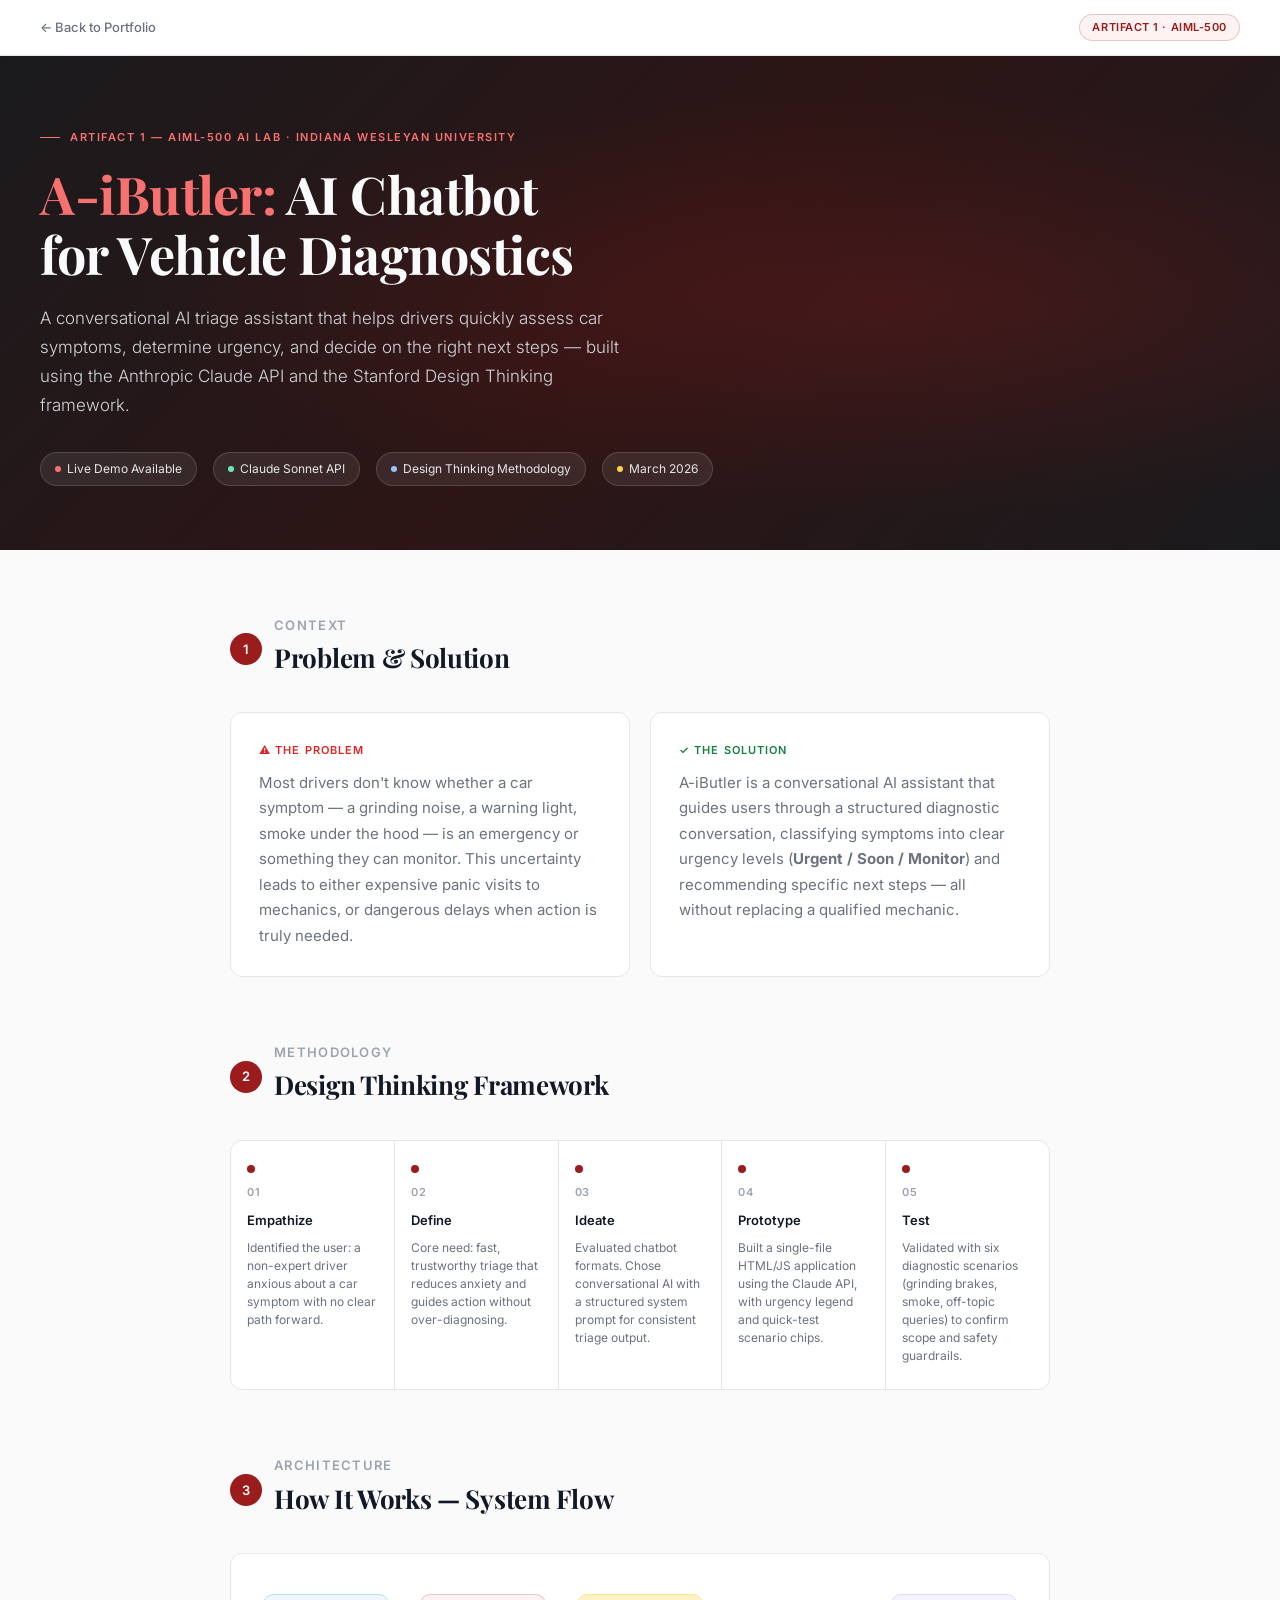
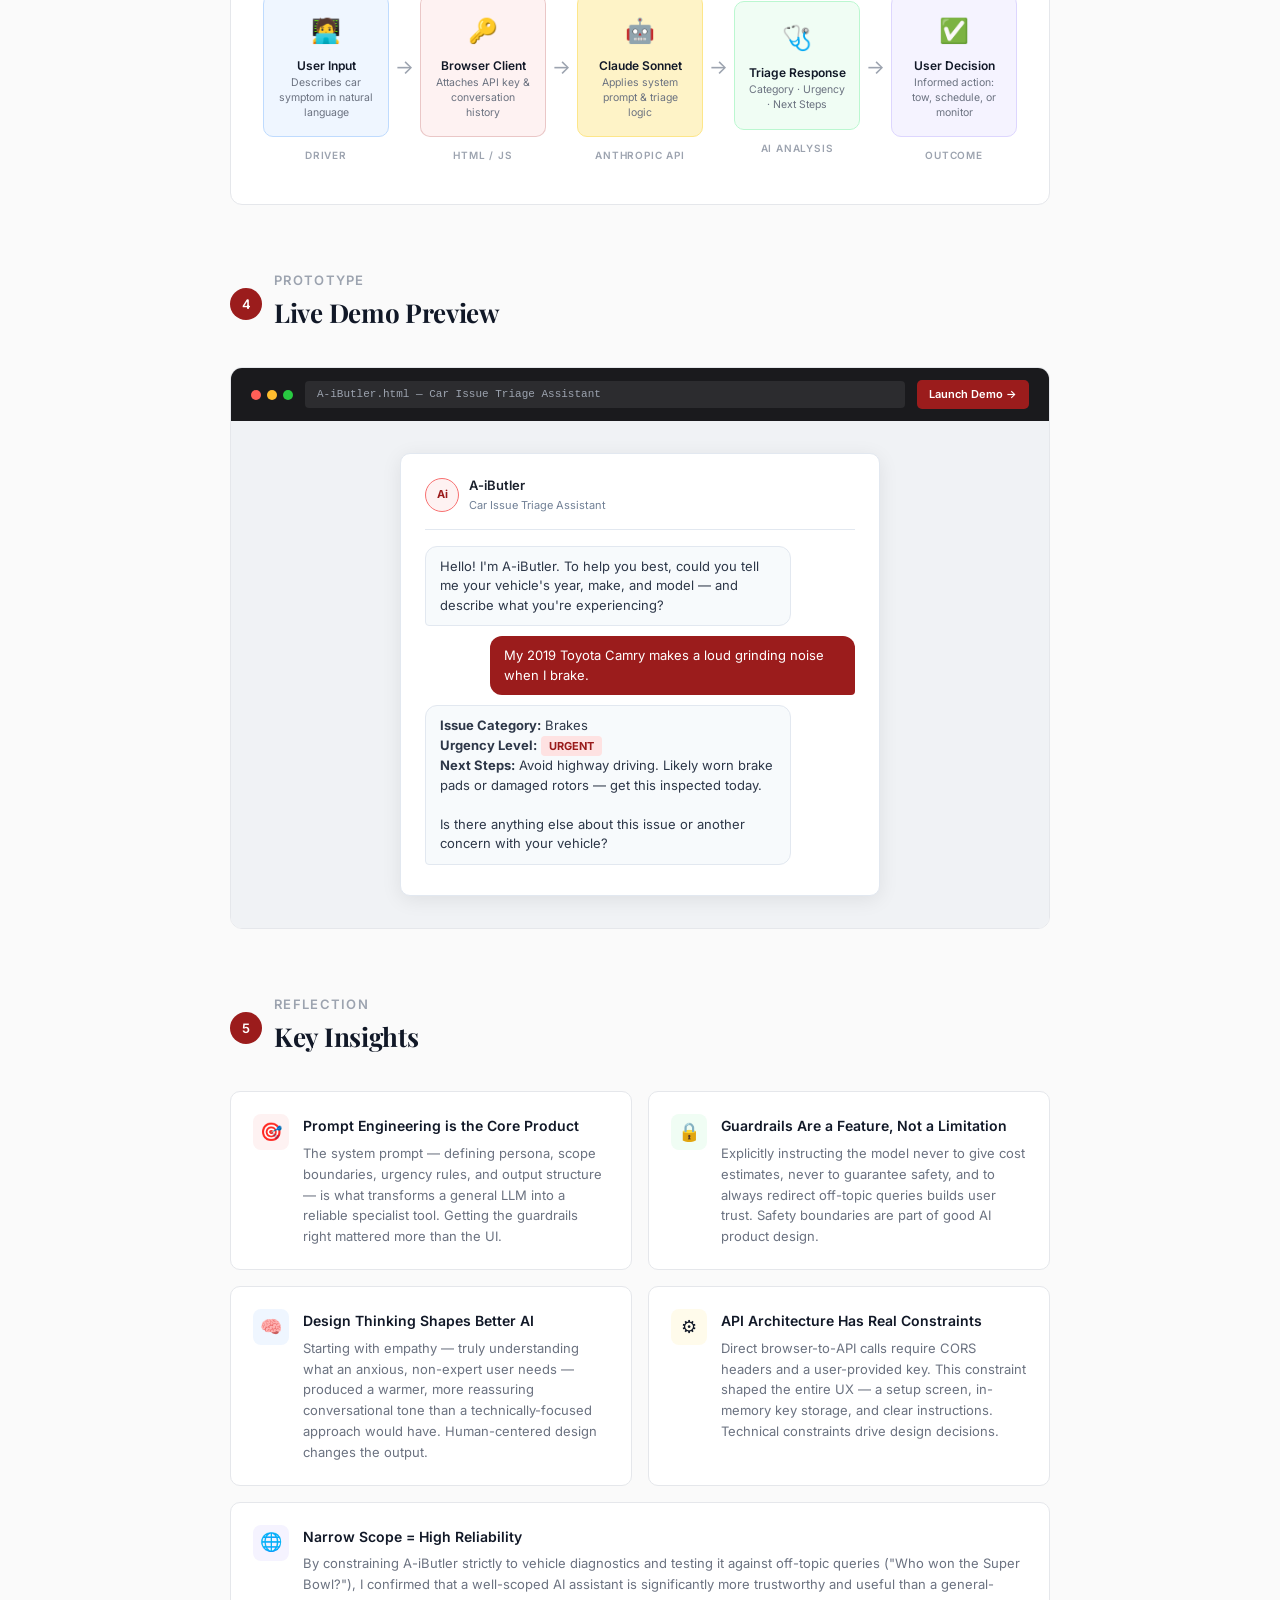
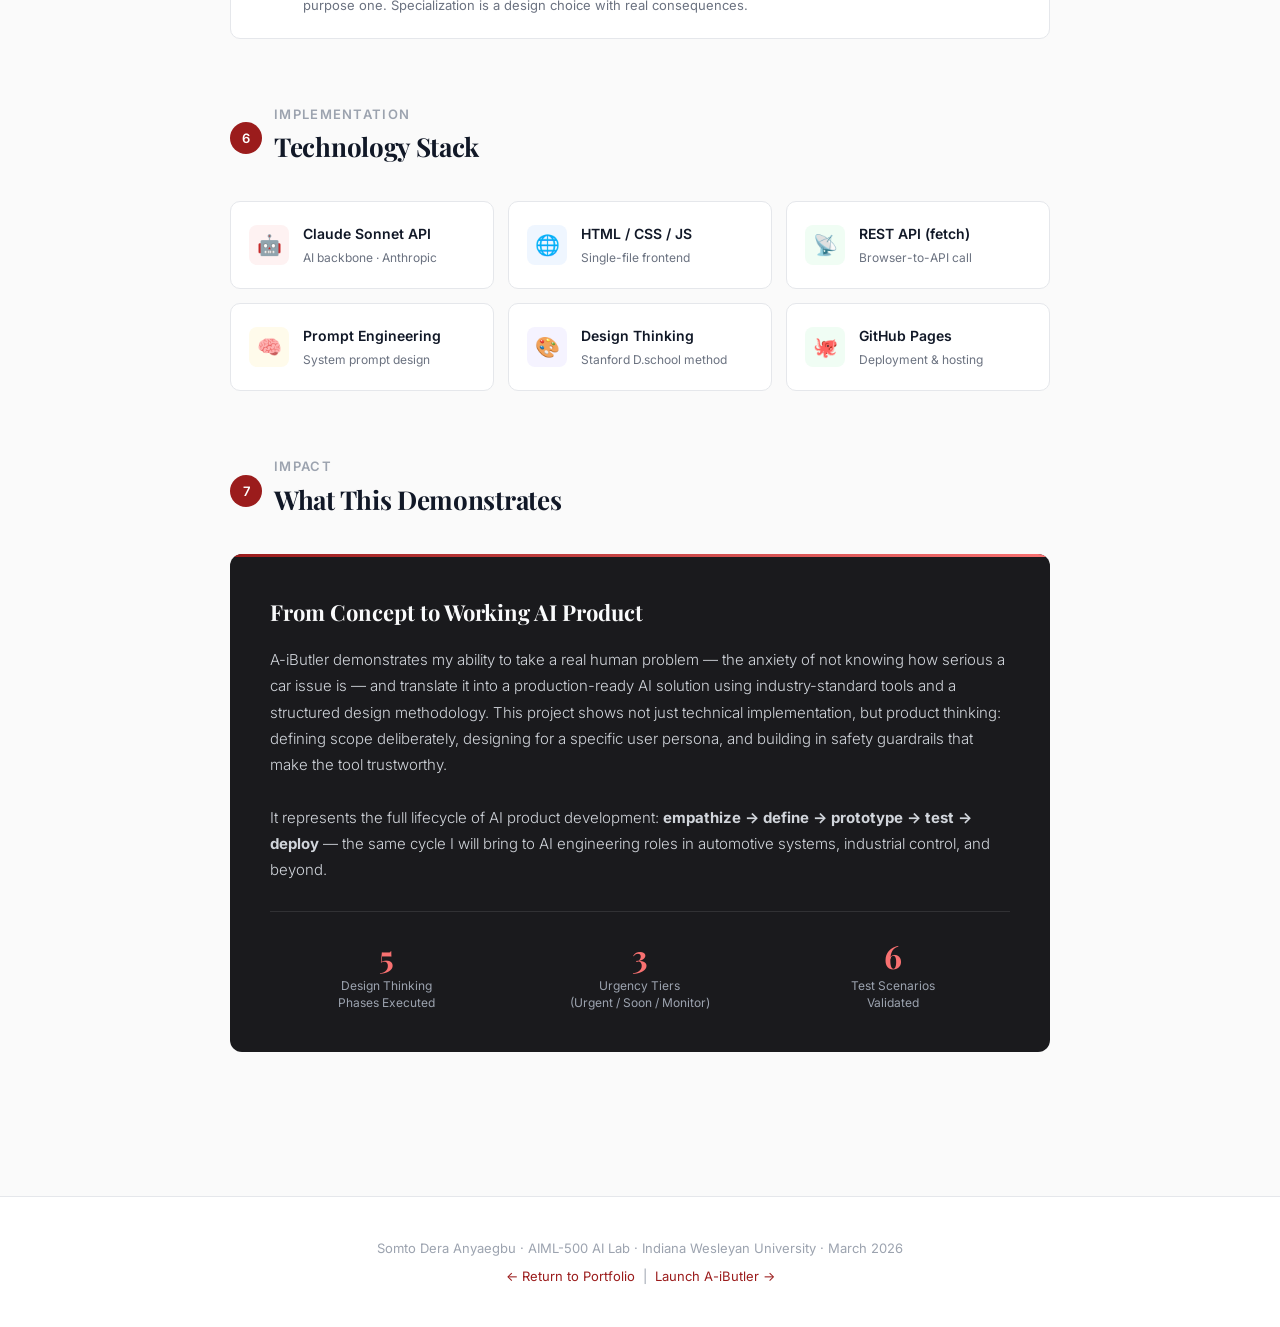
==== artifact1.html @ 83e9a29d "Add files via upload" ====
<!DOCTYPE html>
<html lang="en">
<head>
  <meta charset="UTF-8"/>
  <meta name="viewport" content="width=device-width, initial-scale=1.0"/>
  <title>Artifact 1: A-iButler — AI Chatbot for Vehicle Diagnostics | Somto Dera Anyaegbu</title>
  <link rel="preconnect" href="https://fonts.googleapis.com"/>
  <link rel="preconnect" href="https://fonts.gstatic.com" crossorigin/>
  <link href="https://fonts.googleapis.com/css2?family=Inter:wght@300;400;500;600&family=Playfair+Display:wght@700&display=swap" rel="stylesheet"/>
  <style>
    *, *::before, *::after { box-sizing: border-box; margin: 0; padding: 0; }

    :root {
      --crimson: #9B1C1C;
      --crimson-mid: #B91C1C;
      --crimson-light: #DC2626;
      --crimson-pale: #FEF2F2;
      --crimson-border: rgba(155, 28, 28, 0.2);
      --bg: #FAFAFA;
      --surface: #FFFFFF;
      --border: #E5E7EB;
      --text-primary: #111827;
      --text-secondary: #6B7280;
      --text-muted: #9CA3AF;
      --accent-blue: #1D4ED8;
      --accent-green: #15803D;
      --accent-amber: #B45309;
      --font: 'Inter', system-ui, sans-serif;
      --font-display: 'Playfair Display', Georgia, serif;
    }

    body {
      font-family: var(--font);
      background: var(--bg);
      color: var(--text-primary);
      line-height: 1.7;
      font-size: 16px;
    }

    /* ── Top bar ── */
    .topbar {
      background: var(--surface);
      border-bottom: 1px solid var(--border);
      padding: 14px 40px;
      display: flex;
      align-items: center;
      justify-content: space-between;
      position: sticky;
      top: 0;
      z-index: 50;
    }
    .back-link {
      display: inline-flex;
      align-items: center;
      gap: 8px;
      text-decoration: none;
      color: var(--text-secondary);
      font-size: 13px;
      font-weight: 500;
      transition: color 0.2s;
    }
    .back-link:hover { color: var(--crimson); }
    .topbar-badge {
      font-size: 11px;
      font-weight: 600;
      color: var(--crimson);
      background: var(--crimson-pale);
      border: 1px solid var(--crimson-border);
      border-radius: 20px;
      padding: 3px 12px;
      letter-spacing: 0.05em;
      text-transform: uppercase;
    }

    /* ── Hero ── */
    .hero {
      background: linear-gradient(135deg, #1A1A1D 0%, #2D1515 50%, #1A1A1D 100%);
      padding: 72px 40px 64px;
      color: white;
      position: relative;
      overflow: hidden;
    }
    .hero::before {
      content: '';
      position: absolute;
      inset: 0;
      background: radial-gradient(ellipse at 70% 50%, rgba(155,28,28,0.25) 0%, transparent 60%);
    }
    .hero-content { position: relative; max-width: 800px; }
    .hero-eyebrow {
      font-size: 11px;
      font-weight: 600;
      color: #F87171;
      letter-spacing: 0.14em;
      text-transform: uppercase;
      margin-bottom: 18px;
      display: flex;
      align-items: center;
      gap: 10px;
    }
    .hero-eyebrow::before {
      content: '';
      display: block;
      width: 20px;
      height: 1px;
      background: #F87171;
    }
    .hero h1 {
      font-family: var(--font-display);
      font-size: clamp(32px, 5vw, 52px);
      font-weight: 700;
      line-height: 1.15;
      color: #F9FAFB;
      margin-bottom: 20px;
      letter-spacing: -0.5px;
    }
    .hero h1 span { color: #F87171; }
    .hero-desc {
      font-size: 17px;
      color: #D1D5DB;
      max-width: 600px;
      line-height: 1.7;
      font-weight: 300;
      margin-bottom: 32px;
    }
    .hero-meta {
      display: flex;
      flex-wrap: wrap;
      gap: 16px;
    }
    .meta-pill {
      display: inline-flex;
      align-items: center;
      gap: 6px;
      padding: 6px 14px;
      background: rgba(255,255,255,0.08);
      border: 1px solid rgba(255,255,255,0.15);
      border-radius: 20px;
      font-size: 12px;
      color: #E5E7EB;
      font-weight: 400;
    }
    .meta-dot { width: 6px; height: 6px; border-radius: 50%; }

    /* ── Main layout ── */
    main {
      max-width: 900px;
      margin: 0 auto;
      padding: 64px 40px 80px;
    }

    /* ── Section titles ── */
    .section {
      margin-bottom: 64px;
    }
    .section-header {
      display: flex;
      align-items: center;
      gap: 12px;
      margin-bottom: 28px;
    }
    .section-num {
      width: 32px;
      height: 32px;
      border-radius: 50%;
      background: var(--crimson);
      color: white;
      font-size: 13px;
      font-weight: 600;
      display: flex;
      align-items: center;
      justify-content: center;
      flex-shrink: 0;
    }
    .section-title {
      font-size: 13px;
      font-weight: 600;
      color: var(--text-muted);
      letter-spacing: 0.1em;
      text-transform: uppercase;
    }
    .section-heading {
      font-family: var(--font-display);
      font-size: 26px;
      font-weight: 700;
      color: var(--text-primary);
      margin-bottom: 4px;
      letter-spacing: -0.3px;
    }

    /* ── Problem & Solution ── */
    .two-col {
      display: grid;
      grid-template-columns: 1fr 1fr;
      gap: 20px;
    }
    .card {
      background: var(--surface);
      border: 1px solid var(--border);
      border-radius: 12px;
      padding: 28px;
    }
    .card-label {
      font-size: 11px;
      font-weight: 600;
      letter-spacing: 0.1em;
      text-transform: uppercase;
      margin-bottom: 10px;
    }
    .card-label.problem { color: #DC2626; }
    .card-label.solution { color: #15803D; }
    .card-text {
      font-size: 15px;
      color: var(--text-secondary);
      line-height: 1.7;
    }

    /* ── Flow diagram ── */
    .flow-container {
      background: var(--surface);
      border: 1px solid var(--border);
      border-radius: 12px;
      padding: 40px 32px;
      overflow-x: auto;
    }
    .flow {
      display: flex;
      align-items: center;
      justify-content: center;
      gap: 0;
      flex-wrap: nowrap;
      min-width: 600px;
    }
    .flow-step {
      display: flex;
      flex-direction: column;
      align-items: center;
      gap: 10px;
      flex: 1;
    }
    .flow-box {
      width: 100%;
      max-width: 130px;
      padding: 16px 12px;
      border-radius: 10px;
      text-align: center;
    }
    .flow-box.user-box {
      background: #EFF6FF;
      border: 1.5px solid #BFDBFE;
    }
    .flow-box.api-box {
      background: var(--crimson-pale);
      border: 1.5px solid var(--crimson-border);
    }
    .flow-box.claude-box {
      background: #FEF3C7;
      border: 1.5px solid #FDE68A;
    }
    .flow-box.triage-box {
      background: #F0FDF4;
      border: 1.5px solid #BBF7D0;
    }
    .flow-box.output-box {
      background: #F5F3FF;
      border: 1.5px solid #DDD6FE;
    }
    .flow-icon {
      font-size: 24px;
      margin-bottom: 6px;
      display: block;
    }
    .flow-label {
      font-size: 12px;
      font-weight: 600;
      color: var(--text-primary);
      line-height: 1.3;
    }
    .flow-sub {
      font-size: 10.5px;
      color: var(--text-secondary);
      margin-top: 3px;
      line-height: 1.4;
    }
    .flow-arrow {
      display: flex;
      align-items: center;
      padding: 0 6px;
      color: var(--text-muted);
      font-size: 20px;
      flex-shrink: 0;
      margin-top: -24px;
    }
    .flow-step-label {
      font-size: 10px;
      font-weight: 600;
      color: var(--text-muted);
      letter-spacing: 0.08em;
      text-transform: uppercase;
    }

    /* ── Demo preview ── */
    .demo-frame {
      background: var(--surface);
      border: 1px solid var(--border);
      border-radius: 12px;
      overflow: hidden;
    }
    .demo-topbar {
      background: #1A1A1D;
      padding: 12px 20px;
      display: flex;
      align-items: center;
      gap: 12px;
    }
    .demo-dots { display: flex; gap: 6px; }
    .demo-dot { width: 10px; height: 10px; border-radius: 50%; }
    .demo-url {
      flex: 1;
      background: rgba(255,255,255,0.08);
      border-radius: 4px;
      padding: 4px 12px;
      font-size: 11px;
      color: #9CA3AF;
      font-family: monospace;
    }
    .demo-launch-btn {
      padding: 5px 12px;
      background: var(--crimson);
      color: white;
      border: none;
      border-radius: 5px;
      font-size: 11px;
      font-weight: 600;
      cursor: pointer;
      text-decoration: none;
      display: inline-block;
    }
    .demo-launch-btn:hover { background: var(--crimson-light); }
    .demo-body {
      padding: 32px;
      background: #F0F2F5;
      display: flex;
      align-items: center;
      justify-content: center;
      min-height: 220px;
    }
    .demo-mockup {
      background: white;
      border: 1px solid #E2E8F0;
      border-radius: 10px;
      padding: 20px 24px;
      width: 100%;
      max-width: 480px;
      box-shadow: 0 4px 20px rgba(0,0,0,0.08);
    }
    .chat-header {
      display: flex;
      align-items: center;
      gap: 10px;
      padding-bottom: 14px;
      border-bottom: 1px solid #E2E8F0;
      margin-bottom: 16px;
    }
    .chat-avatar {
      width: 34px;
      height: 34px;
      border-radius: 50%;
      background: #FEF2F2;
      border: 1.5px solid #F87171;
      display: flex;
      align-items: center;
      justify-content: center;
      font-size: 11px;
      font-weight: 700;
      color: #9B1C1C;
    }
    .chat-title { font-size: 13px; font-weight: 600; color: #1A202C; }
    .chat-sub { font-size: 11px; color: #718096; }
    .chat-msg {
      padding: 10px 14px;
      border-radius: 12px;
      font-size: 13px;
      line-height: 1.5;
      margin-bottom: 10px;
      max-width: 85%;
    }
    .chat-msg.bot {
      background: #F7FAFC;
      color: #2D3748;
      border: 1px solid #E2E8F0;
      border-bottom-left-radius: 4px;
    }
    .chat-msg.user {
      background: #9B1C1C;
      color: white;
      border-bottom-right-radius: 4px;
      margin-left: auto;
    }
    .urgency-badge {
      display: inline-block;
      padding: 2px 8px;
      border-radius: 4px;
      font-size: 11px;
      font-weight: 700;
    }
    .urgency-urgent { background: #FEE2E2; color: #991B1B; }

    /* ── Insights ── */
    .insights-grid {
      display: grid;
      grid-template-columns: 1fr 1fr;
      gap: 16px;
    }
    .insight-card {
      background: var(--surface);
      border: 1px solid var(--border);
      border-radius: 10px;
      padding: 22px;
      display: flex;
      gap: 14px;
      align-items: flex-start;
    }
    .insight-icon {
      width: 36px;
      height: 36px;
      border-radius: 8px;
      display: flex;
      align-items: center;
      justify-content: center;
      font-size: 18px;
      flex-shrink: 0;
    }
    .insight-icon.red { background: var(--crimson-pale); }
    .insight-icon.green { background: #F0FDF4; }
    .insight-icon.blue { background: #EFF6FF; }
    .insight-icon.amber { background: #FFFBEB; }
    .insight-icon.purple { background: #F5F3FF; }
    .insight-title {
      font-size: 14px;
      font-weight: 600;
      color: var(--text-primary);
      margin-bottom: 5px;
    }
    .insight-text {
      font-size: 13px;
      color: var(--text-secondary);
      line-height: 1.6;
    }

    /* ── Tech stack ── */
    .stack-grid {
      display: grid;
      grid-template-columns: repeat(3, 1fr);
      gap: 14px;
    }
    .stack-card {
      background: var(--surface);
      border: 1px solid var(--border);
      border-radius: 10px;
      padding: 20px 18px;
      display: flex;
      align-items: center;
      gap: 14px;
    }
    .stack-icon {
      width: 40px;
      height: 40px;
      border-radius: 8px;
      display: flex;
      align-items: center;
      justify-content: center;
      font-size: 20px;
      flex-shrink: 0;
    }
    .stack-name { font-size: 14px; font-weight: 600; color: var(--text-primary); }
    .stack-role { font-size: 12px; color: var(--text-secondary); margin-top: 2px; }

    /* ── Outcome ── */
    .outcome-box {
      background: #1A1A1D;
      border-radius: 12px;
      padding: 40px;
      color: white;
      position: relative;
      overflow: hidden;
    }
    .outcome-box::before {
      content: '';
      position: absolute;
      top: 0; left: 0; right: 0;
      height: 3px;
      background: linear-gradient(90deg, var(--crimson) 0%, #F87171 100%);
    }
    .outcome-heading {
      font-family: var(--font-display);
      font-size: 22px;
      font-weight: 700;
      color: #F9FAFB;
      margin-bottom: 16px;
    }
    .outcome-text {
      font-size: 15px;
      color: #D1D5DB;
      line-height: 1.75;
      font-weight: 300;
      margin-bottom: 28px;
    }
    .outcome-metrics {
      display: grid;
      grid-template-columns: repeat(3, 1fr);
      gap: 20px;
      border-top: 1px solid rgba(255,255,255,0.1);
      padding-top: 28px;
    }
    .metric {
      text-align: center;
    }
    .metric-val {
      font-family: var(--font-display);
      font-size: 32px;
      font-weight: 700;
      color: #F87171;
      line-height: 1;
      margin-bottom: 6px;
    }
    .metric-label {
      font-size: 12px;
      color: #9CA3AF;
      line-height: 1.4;
    }

    /* ── Design thinking timeline ── */
    .dt-timeline {
      display: flex;
      gap: 0;
      background: var(--surface);
      border: 1px solid var(--border);
      border-radius: 12px;
      overflow: hidden;
    }
    .dt-phase {
      flex: 1;
      padding: 24px 16px;
      border-right: 1px solid var(--border);
      position: relative;
    }
    .dt-phase:last-child { border-right: none; }
    .dt-phase-num {
      font-size: 11px;
      font-weight: 600;
      color: var(--text-muted);
      margin-bottom: 8px;
      letter-spacing: 0.08em;
    }
    .dt-phase-name {
      font-size: 13px;
      font-weight: 600;
      color: var(--text-primary);
      margin-bottom: 8px;
    }
    .dt-phase-desc {
      font-size: 12px;
      color: var(--text-secondary);
      line-height: 1.5;
    }
    .dt-phase-dot {
      width: 8px;
      height: 8px;
      border-radius: 50%;
      background: var(--crimson);
      margin-bottom: 10px;
    }

    /* ── Footer ── */
    .page-footer {
      text-align: center;
      padding: 40px;
      border-top: 1px solid var(--border);
      background: var(--surface);
    }
    .page-footer p {
      font-size: 13px;
      color: var(--text-muted);
    }
    .page-footer a {
      color: var(--crimson);
      text-decoration: none;
    }
    .page-footer a:hover { text-decoration: underline; }

    /* ── Responsive ── */
    @media (max-width: 700px) {
      .topbar, main { padding-left: 20px; padding-right: 20px; }
      .hero { padding: 48px 20px 48px; }
      .two-col, .insights-grid, .stack-grid { grid-template-columns: 1fr; }
      .outcome-metrics { grid-template-columns: 1fr; gap: 16px; }
      .dt-timeline { flex-direction: column; }
      .dt-phase { border-right: none; border-bottom: 1px solid var(--border); }
      .flow { min-width: 500px; }
    }
  </style>
</head>
<body>

<!-- Top bar -->
<div class="topbar">
  <a href="index.html" class="back-link">
    ← Back to Portfolio
  </a>
  <span class="topbar-badge">Artifact 1 · AIML-500</span>
</div>

<!-- Hero -->
<div class="hero">
  <div class="hero-content">
    <div class="hero-eyebrow">Artifact 1 — AIML-500 AI Lab · Indiana Wesleyan University</div>
    <h1><span>A-iButler:</span> AI Chatbot<br/>for Vehicle Diagnostics</h1>
    <p class="hero-desc">
      A conversational AI triage assistant that helps drivers quickly assess car symptoms, determine urgency, and decide on the right next steps — built using the Anthropic Claude API and the Stanford Design Thinking framework.
    </p>
    <div class="hero-meta">
      <div class="meta-pill"><div class="meta-dot" style="background:#F87171"></div>Live Demo Available</div>
      <div class="meta-pill"><div class="meta-dot" style="background:#6EE7B7"></div>Claude Sonnet API</div>
      <div class="meta-pill"><div class="meta-dot" style="background:#93C5FD"></div>Design Thinking Methodology</div>
      <div class="meta-pill"><div class="meta-dot" style="background:#FCD34D"></div>March 2026</div>
    </div>
  </div>
</div>

<main>

  <!-- 1. Problem & Solution -->
  <div class="section">
    <div class="section-header">
      <div class="section-num">1</div>
      <div>
        <div class="section-title">Context</div>
        <div class="section-heading">Problem &amp; Solution</div>
      </div>
    </div>
    <div class="two-col">
      <div class="card">
        <div class="card-label problem">⚠ The Problem</div>
        <p class="card-text">
          Most drivers don't know whether a car symptom — a grinding noise, a warning light, smoke under the hood — is an emergency or something they can monitor. This uncertainty leads to either expensive panic visits to mechanics, or dangerous delays when action is truly needed.
        </p>
      </div>
      <div class="card">
        <div class="card-label solution">✓ The Solution</div>
        <p class="card-text">
          A-iButler is a conversational AI assistant that guides users through a structured diagnostic conversation, classifying symptoms into clear urgency levels (<strong>Urgent / Soon / Monitor</strong>) and recommending specific next steps — all without replacing a qualified mechanic.
        </p>
      </div>
    </div>
  </div>

  <!-- 2. Design Thinking Framework -->
  <div class="section">
    <div class="section-header">
      <div class="section-num">2</div>
      <div>
        <div class="section-title">Methodology</div>
        <div class="section-heading">Design Thinking Framework</div>
      </div>
    </div>
    <div class="dt-timeline">
      <div class="dt-phase">
        <div class="dt-phase-dot"></div>
        <div class="dt-phase-num">01</div>
        <div class="dt-phase-name">Empathize</div>
        <div class="dt-phase-desc">Identified the user: a non-expert driver anxious about a car symptom with no clear path forward.</div>
      </div>
      <div class="dt-phase">
        <div class="dt-phase-dot"></div>
        <div class="dt-phase-num">02</div>
        <div class="dt-phase-name">Define</div>
        <div class="dt-phase-desc">Core need: fast, trustworthy triage that reduces anxiety and guides action without over-diagnosing.</div>
      </div>
      <div class="dt-phase">
        <div class="dt-phase-dot"></div>
        <div class="dt-phase-num">03</div>
        <div class="dt-phase-name">Ideate</div>
        <div class="dt-phase-desc">Evaluated chatbot formats. Chose conversational AI with a structured system prompt for consistent triage output.</div>
      </div>
      <div class="dt-phase">
        <div class="dt-phase-dot"></div>
        <div class="dt-phase-num">04</div>
        <div class="dt-phase-name">Prototype</div>
        <div class="dt-phase-desc">Built a single-file HTML/JS application using the Claude API, with urgency legend and quick-test scenario chips.</div>
      </div>
      <div class="dt-phase" style="border-right:none">
        <div class="dt-phase-dot"></div>
        <div class="dt-phase-num">05</div>
        <div class="dt-phase-name">Test</div>
        <div class="dt-phase-desc">Validated with six diagnostic scenarios (grinding brakes, smoke, off-topic queries) to confirm scope and safety guardrails.</div>
      </div>
    </div>
  </div>

  <!-- 3. How It Works -->
  <div class="section">
    <div class="section-header">
      <div class="section-num">3</div>
      <div>
        <div class="section-title">Architecture</div>
        <div class="section-heading">How It Works — System Flow</div>
      </div>
    </div>
    <div class="flow-container">
      <div class="flow">
        <div class="flow-step">
          <div class="flow-box user-box">
            <span class="flow-icon">🧑‍💻</span>
            <div class="flow-label">User Input</div>
            <div class="flow-sub">Describes car symptom in natural language</div>
          </div>
          <div class="flow-step-label">Driver</div>
        </div>
        <div class="flow-arrow">→</div>
        <div class="flow-step">
          <div class="flow-box api-box">
            <span class="flow-icon">🔑</span>
            <div class="flow-label">Browser Client</div>
            <div class="flow-sub">Attaches API key &amp; conversation history</div>
          </div>
          <div class="flow-step-label">HTML / JS</div>
        </div>
        <div class="flow-arrow">→</div>
        <div class="flow-step">
          <div class="flow-box claude-box">
            <span class="flow-icon">🤖</span>
            <div class="flow-label">Claude Sonnet</div>
            <div class="flow-sub">Applies system prompt &amp; triage logic</div>
          </div>
          <div class="flow-step-label">Anthropic API</div>
        </div>
        <div class="flow-arrow">→</div>
        <div class="flow-step">
          <div class="flow-box triage-box">
            <span class="flow-icon">🩺</span>
            <div class="flow-label">Triage Response</div>
            <div class="flow-sub">Category · Urgency · Next Steps</div>
          </div>
          <div class="flow-step-label">AI Analysis</div>
        </div>
        <div class="flow-arrow">→</div>
        <div class="flow-step">
          <div class="flow-box output-box">
            <span class="flow-icon">✅</span>
            <div class="flow-label">User Decision</div>
            <div class="flow-sub">Informed action: tow, schedule, or monitor</div>
          </div>
          <div class="flow-step-label">Outcome</div>
        </div>
      </div>
    </div>
  </div>

  <!-- 4. Live Demo -->
  <div class="section">
    <div class="section-header">
      <div class="section-num">4</div>
      <div>
        <div class="section-title">Prototype</div>
        <div class="section-heading">Live Demo Preview</div>
      </div>
    </div>
    <div class="demo-frame">
      <div class="demo-topbar">
        <div class="demo-dots">
          <div class="demo-dot" style="background:#FF5F57"></div>
          <div class="demo-dot" style="background:#FFBD2E"></div>
          <div class="demo-dot" style="background:#28CA41"></div>
        </div>
        <div class="demo-url">A-iButler.html — Car Issue Triage Assistant</div>
        <a href="A-iButler.html" class="demo-launch-btn">Launch Demo →</a>
      </div>
      <div class="demo-body">
        <div class="demo-mockup">
          <div class="chat-header">
            <div class="chat-avatar">Ai</div>
            <div>
              <div class="chat-title">A-iButler</div>
              <div class="chat-sub">Car Issue Triage Assistant</div>
            </div>
          </div>
          <div class="chat-msg bot">Hello! I'm A-iButler. To help you best, could you tell me your vehicle's year, make, and model — and describe what you're experiencing?</div>
          <div class="chat-msg user">My 2019 Toyota Camry makes a loud grinding noise when I brake.</div>
          <div class="chat-msg bot">
            <strong>Issue Category:</strong> Brakes<br/>
            <strong>Urgency Level:</strong> <span class="urgency-badge urgency-urgent">URGENT</span><br/>
            <strong>Next Steps:</strong> Avoid highway driving. Likely worn brake pads or damaged rotors — get this inspected today.<br/><br/>
            Is there anything else about this issue or another concern with your vehicle?
          </div>
        </div>
      </div>
    </div>
  </div>

  <!-- 5. Key Insights -->
  <div class="section">
    <div class="section-header">
      <div class="section-num">5</div>
      <div>
        <div class="section-title">Reflection</div>
        <div class="section-heading">Key Insights</div>
      </div>
    </div>
    <div class="insights-grid">
      <div class="insight-card">
        <div class="insight-icon red">🎯</div>
        <div>
          <div class="insight-title">Prompt Engineering is the Core Product</div>
          <div class="insight-text">The system prompt — defining persona, scope boundaries, urgency rules, and output structure — is what transforms a general LLM into a reliable specialist tool. Getting the guardrails right mattered more than the UI.</div>
        </div>
      </div>
      <div class="insight-card">
        <div class="insight-icon green">🔒</div>
        <div>
          <div class="insight-title">Guardrails Are a Feature, Not a Limitation</div>
          <div class="insight-text">Explicitly instructing the model never to give cost estimates, never to guarantee safety, and to always redirect off-topic queries builds user trust. Safety boundaries are part of good AI product design.</div>
        </div>
      </div>
      <div class="insight-card">
        <div class="insight-icon blue">🧠</div>
        <div>
          <div class="insight-title">Design Thinking Shapes Better AI</div>
          <div class="insight-text">Starting with empathy — truly understanding what an anxious, non-expert user needs — produced a warmer, more reassuring conversational tone than a technically-focused approach would have. Human-centered design changes the output.</div>
        </div>
      </div>
      <div class="insight-card">
        <div class="insight-icon amber">⚙️</div>
        <div>
          <div class="insight-title">API Architecture Has Real Constraints</div>
          <div class="insight-text">Direct browser-to-API calls require CORS headers and a user-provided key. This constraint shaped the entire UX — a setup screen, in-memory key storage, and clear instructions. Technical constraints drive design decisions.</div>
        </div>
      </div>
      <div class="insight-card" style="grid-column: span 2;">
        <div class="insight-icon purple">🌐</div>
        <div>
          <div class="insight-title">Narrow Scope = High Reliability</div>
          <div class="insight-text">By constraining A-iButler strictly to vehicle diagnostics and testing it against off-topic queries ("Who won the Super Bowl?"), I confirmed that a well-scoped AI assistant is significantly more trustworthy and useful than a general-purpose one. Specialization is a design choice with real consequences.</div>
        </div>
      </div>
    </div>
  </div>

  <!-- 6. Tech Stack -->
  <div class="section">
    <div class="section-header">
      <div class="section-num">6</div>
      <div>
        <div class="section-title">Implementation</div>
        <div class="section-heading">Technology Stack</div>
      </div>
    </div>
    <div class="stack-grid">
      <div class="stack-card">
        <div class="stack-icon" style="background:#FEF2F2">🤖</div>
        <div>
          <div class="stack-name">Claude Sonnet API</div>
          <div class="stack-role">AI backbone · Anthropic</div>
        </div>
      </div>
      <div class="stack-card">
        <div class="stack-icon" style="background:#EFF6FF">🌐</div>
        <div>
          <div class="stack-name">HTML / CSS / JS</div>
          <div class="stack-role">Single-file frontend</div>
        </div>
      </div>
      <div class="stack-card">
        <div class="stack-icon" style="background:#F0FDF4">📡</div>
        <div>
          <div class="stack-name">REST API (fetch)</div>
          <div class="stack-role">Browser-to-API call</div>
        </div>
      </div>
      <div class="stack-card">
        <div class="stack-icon" style="background:#FFFBEB">🧠</div>
        <div>
          <div class="stack-name">Prompt Engineering</div>
          <div class="stack-role">System prompt design</div>
        </div>
      </div>
      <div class="stack-card">
        <div class="stack-icon" style="background:#F5F3FF">🎨</div>
        <div>
          <div class="stack-name">Design Thinking</div>
          <div class="stack-role">Stanford D.school method</div>
        </div>
      </div>
      <div class="stack-card">
        <div class="stack-icon" style="background:#F0FDF4">🐙</div>
        <div>
          <div class="stack-name">GitHub Pages</div>
          <div class="stack-role">Deployment &amp; hosting</div>
        </div>
      </div>
    </div>
  </div>

  <!-- 7. Outcome -->
  <div class="section">
    <div class="section-header">
      <div class="section-num">7</div>
      <div>
        <div class="section-title">Impact</div>
        <div class="section-heading">What This Demonstrates</div>
      </div>
    </div>
    <div class="outcome-box">
      <div class="outcome-heading">From Concept to Working AI Product</div>
      <p class="outcome-text">
        A-iButler demonstrates my ability to take a real human problem — the anxiety of not knowing how serious a car issue is — and translate it into a production-ready AI solution using industry-standard tools and a structured design methodology. This project shows not just technical implementation, but product thinking: defining scope deliberately, designing for a specific user persona, and building in safety guardrails that make the tool trustworthy.
        <br/><br/>
        It represents the full lifecycle of AI product development: <strong>empathize → define → prototype → test → deploy</strong> — the same cycle I will bring to AI engineering roles in automotive systems, industrial control, and beyond.
      </p>
      <div class="outcome-metrics">
        <div class="metric">
          <div class="metric-val">5</div>
          <div class="metric-label">Design Thinking<br/>Phases Executed</div>
        </div>
        <div class="metric">
          <div class="metric-val">3</div>
          <div class="metric-label">Urgency Tiers<br/>(Urgent / Soon / Monitor)</div>
        </div>
        <div class="metric">
          <div class="metric-val">6</div>
          <div class="metric-label">Test Scenarios<br/>Validated</div>
        </div>
      </div>
    </div>
  </div>

</main>

<div class="page-footer">
  <p>Somto Dera Anyaegbu · AIML-500 AI Lab · Indiana Wesleyan University · March 2026</p>
  <p style="margin-top:6px"><a href="index.html">← Return to Portfolio</a> &nbsp;|&nbsp; <a href="A-iButler.html">Launch A-iButler →</a></p>
</div>

</body>
</html>
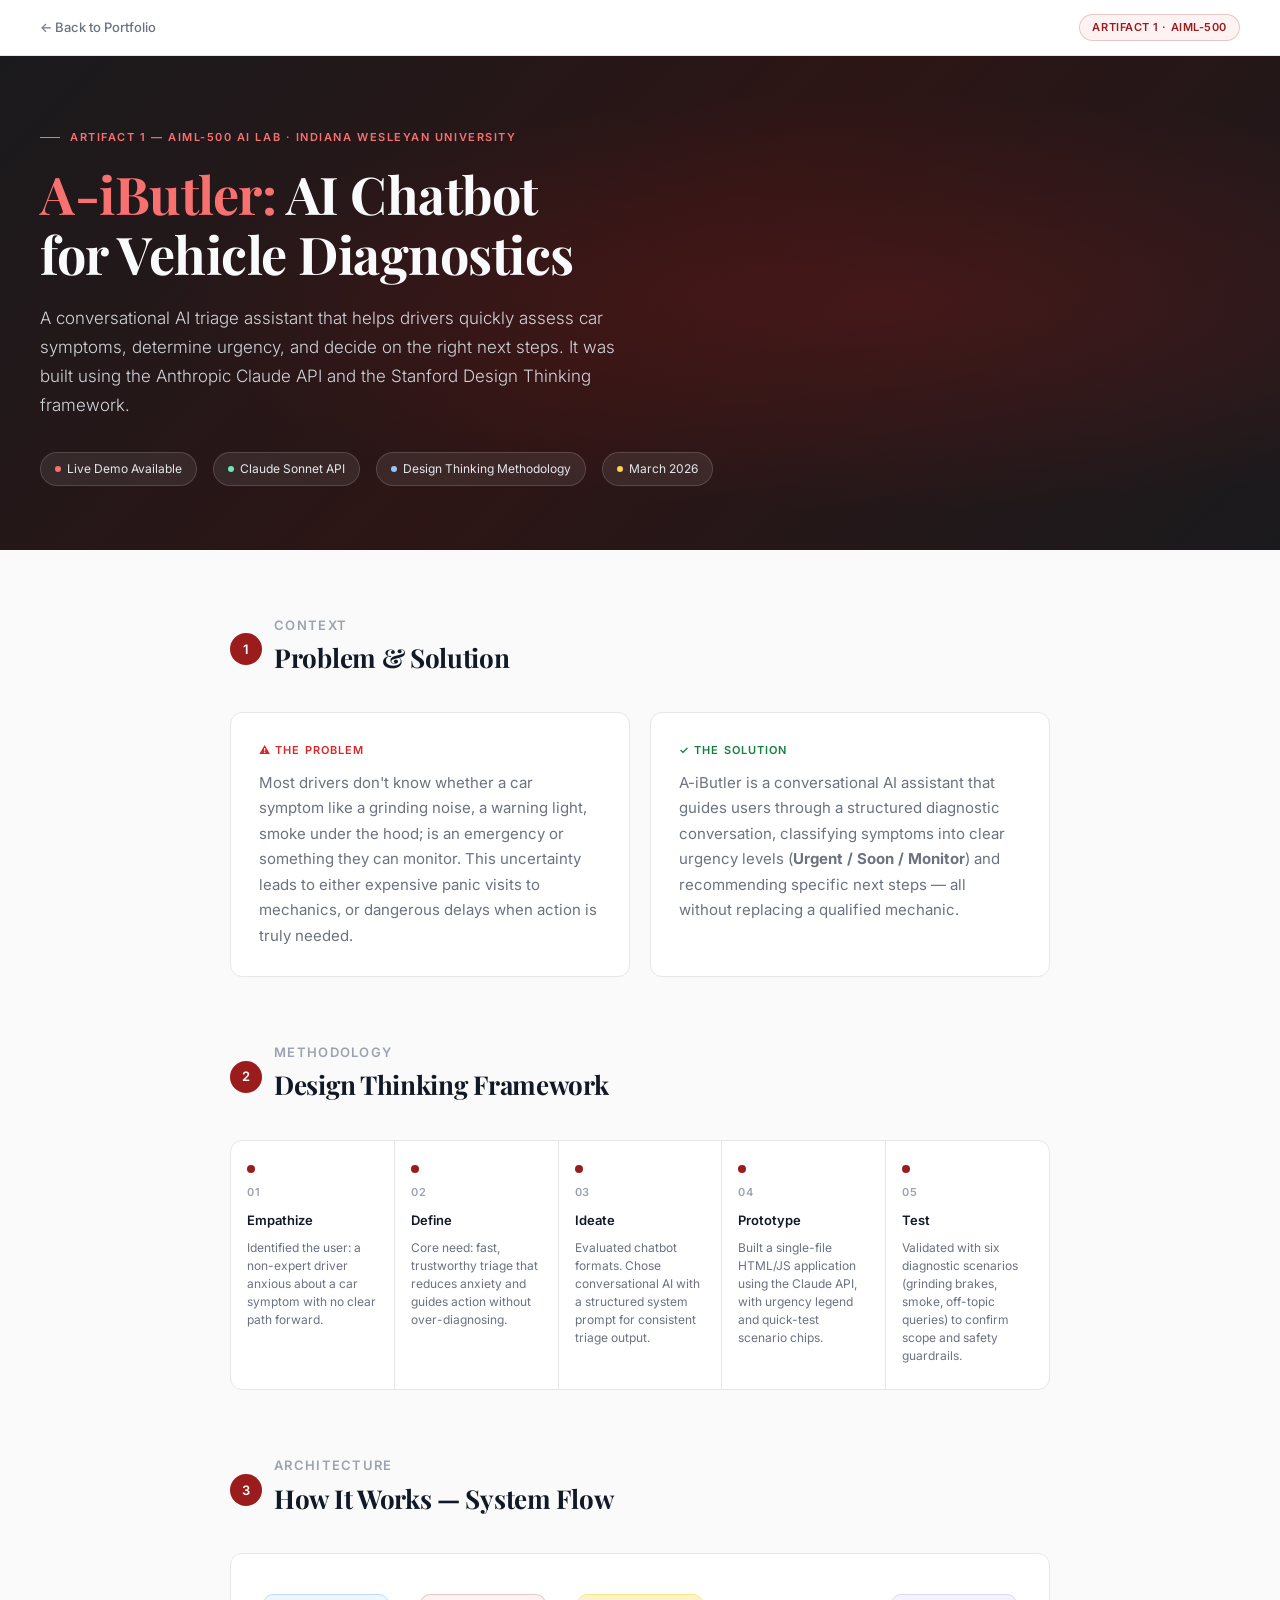
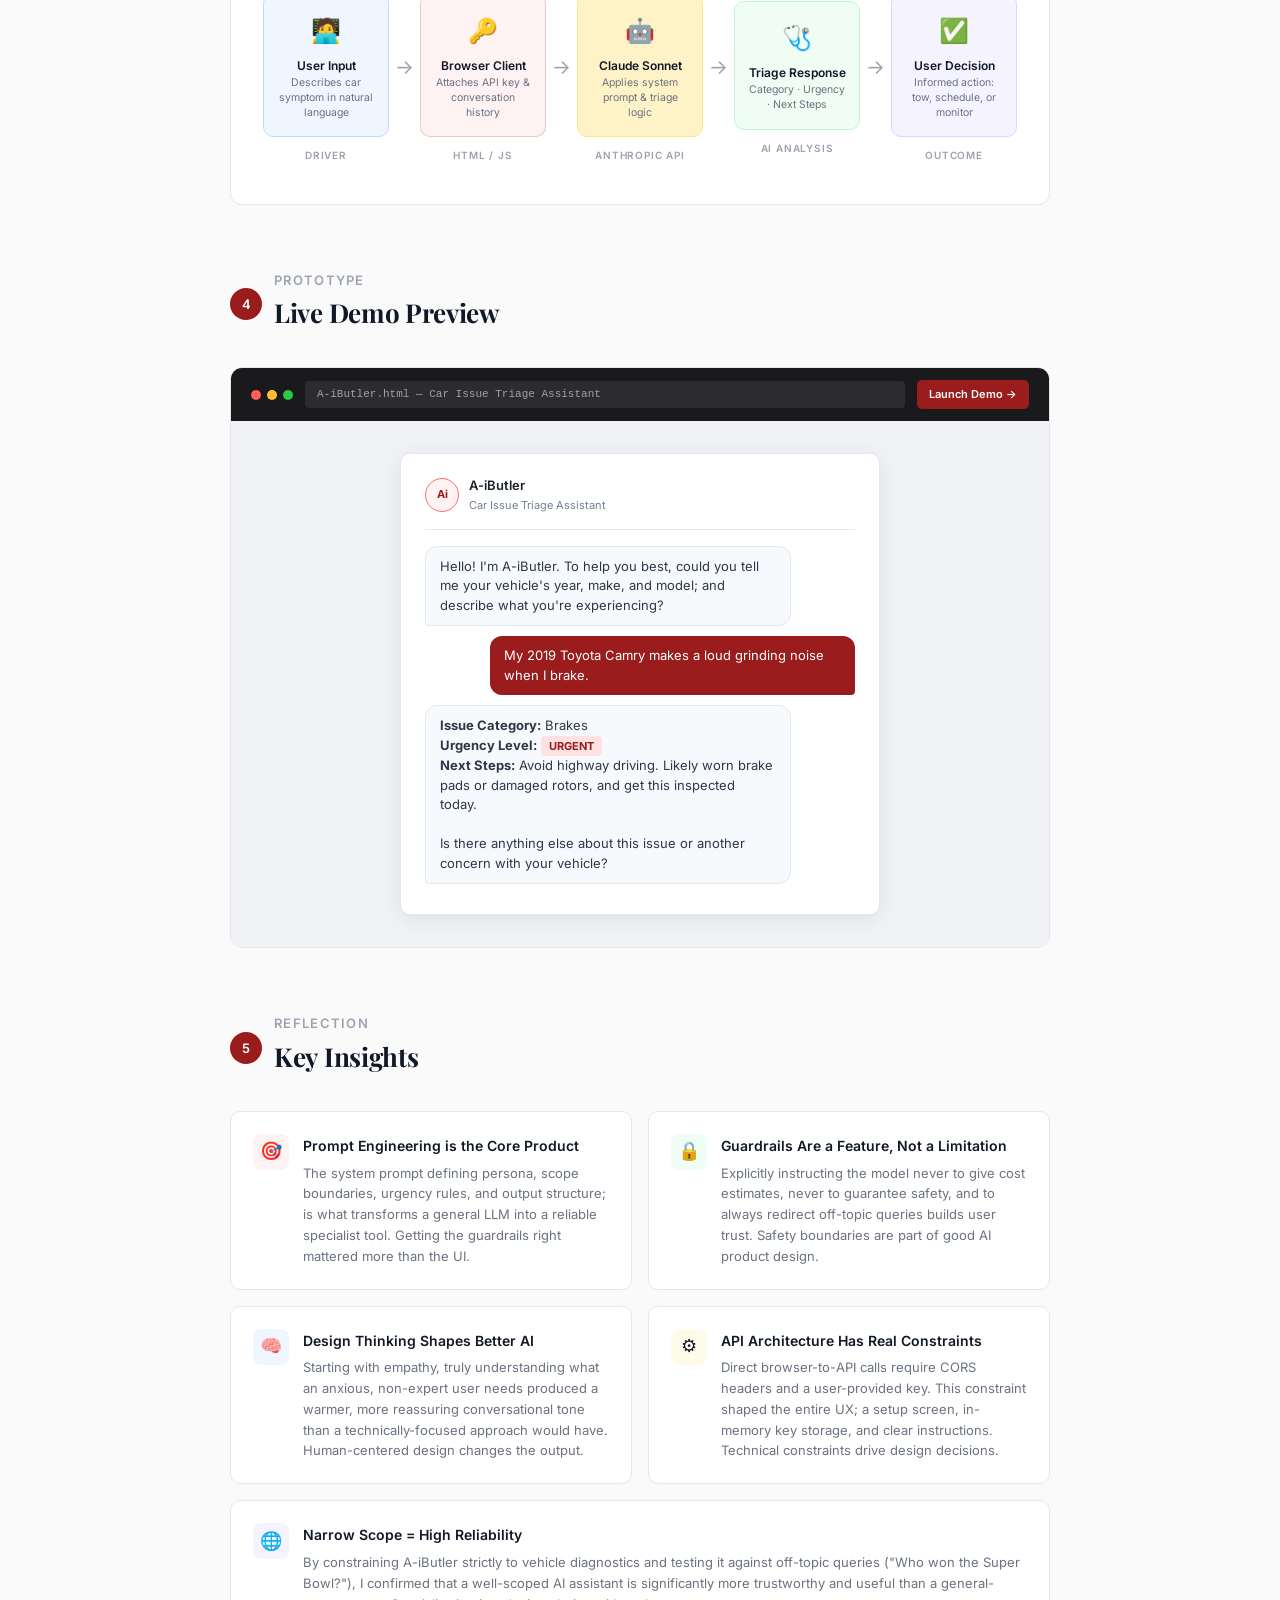
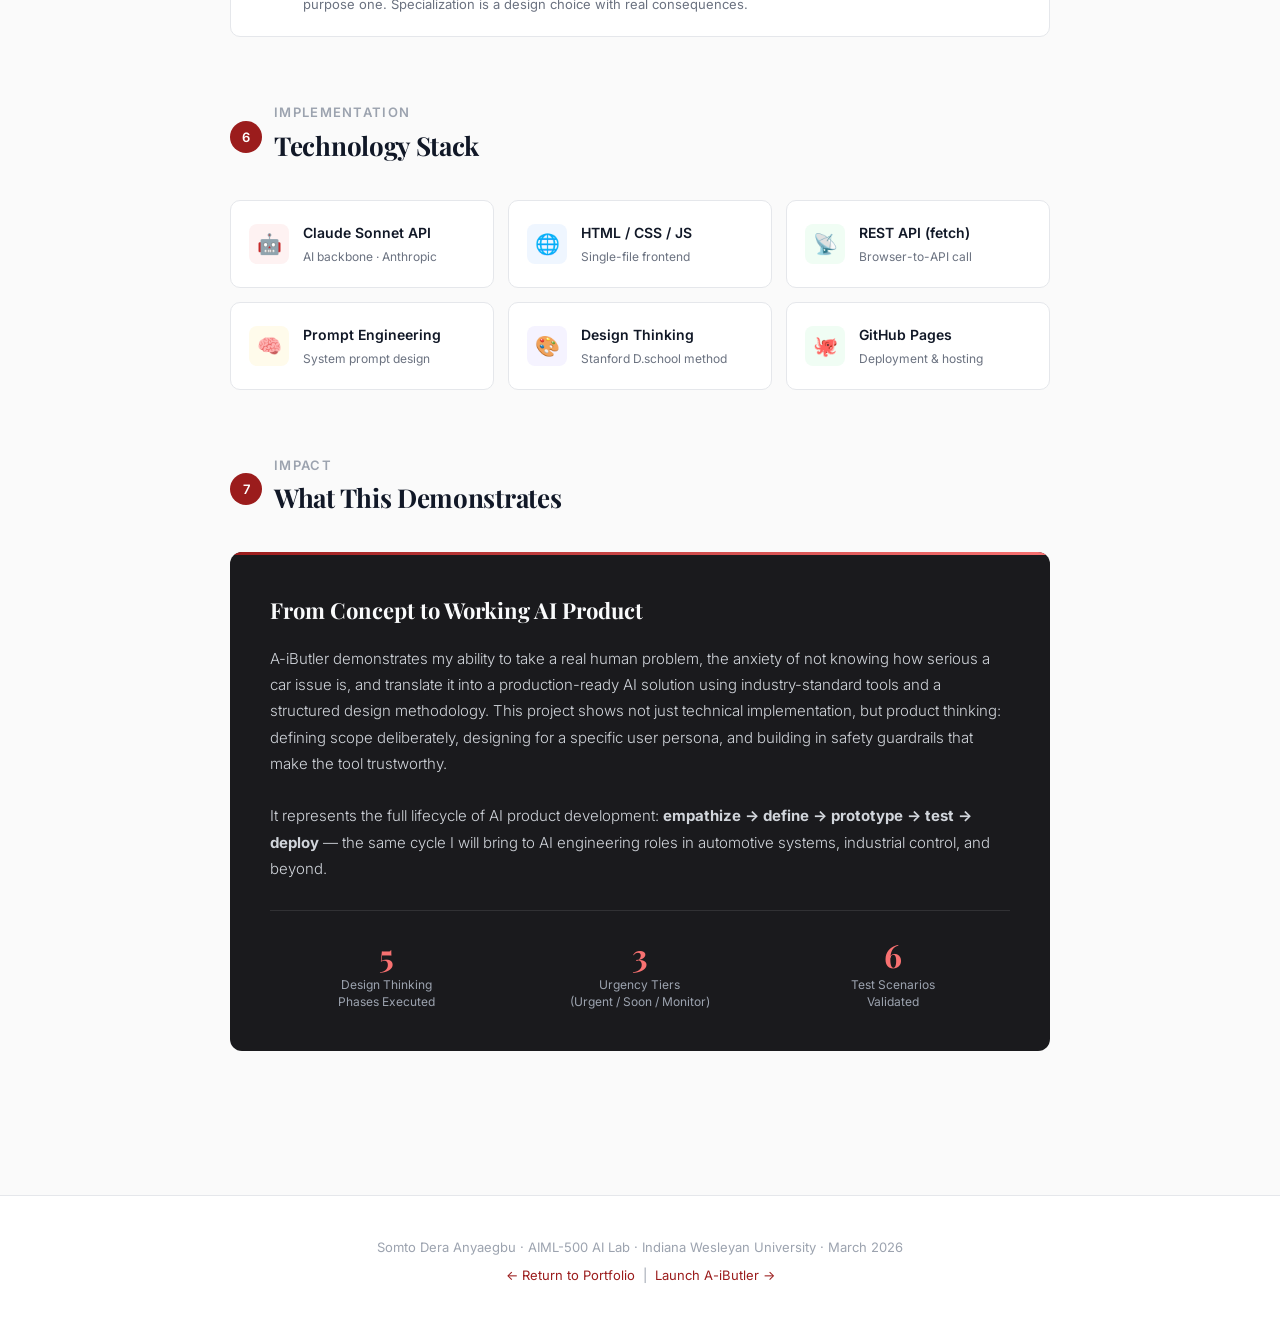
==== commit a59dce13: "Improve text clarity and grammar in artifact1.html Refined wording for clarity and grammatical accur" ====
--- a/artifact1.html
+++ b/artifact1.html
@@ -617,7 +617,7 @@
     <div class="hero-eyebrow">Artifact 1 — AIML-500 AI Lab · Indiana Wesleyan University</div>
     <h1><span>A-iButler:</span> AI Chatbot<br/>for Vehicle Diagnostics</h1>
     <p class="hero-desc">
-      A conversational AI triage assistant that helps drivers quickly assess car symptoms, determine urgency, and decide on the right next steps — built using the Anthropic Claude API and the Stanford Design Thinking framework.
+      A conversational AI triage assistant that helps drivers quickly assess car symptoms, determine urgency, and decide on the right next steps. It was built using the Anthropic Claude API and the Stanford Design Thinking framework.
     </p>
     <div class="hero-meta">
       <div class="meta-pill"><div class="meta-dot" style="background:#F87171"></div>Live Demo Available</div>
@@ -643,7 +643,7 @@
       <div class="card">
         <div class="card-label problem">⚠ The Problem</div>
         <p class="card-text">
-          Most drivers don't know whether a car symptom — a grinding noise, a warning light, smoke under the hood — is an emergency or something they can monitor. This uncertainty leads to either expensive panic visits to mechanics, or dangerous delays when action is truly needed.
+          Most drivers don't know whether a car symptom like a grinding noise, a warning light, smoke under the hood; is an emergency or something they can monitor. This uncertainty leads to either expensive panic visits to mechanics, or dangerous delays when action is truly needed.
         </p>
       </div>
       <div class="card">
@@ -785,12 +785,12 @@
               <div class="chat-sub">Car Issue Triage Assistant</div>
             </div>
           </div>
-          <div class="chat-msg bot">Hello! I'm A-iButler. To help you best, could you tell me your vehicle's year, make, and model — and describe what you're experiencing?</div>
+          <div class="chat-msg bot">Hello! I'm A-iButler. To help you best, could you tell me your vehicle's year, make, and model; and describe what you're experiencing?</div>
           <div class="chat-msg user">My 2019 Toyota Camry makes a loud grinding noise when I brake.</div>
           <div class="chat-msg bot">
             <strong>Issue Category:</strong> Brakes<br/>
             <strong>Urgency Level:</strong> <span class="urgency-badge urgency-urgent">URGENT</span><br/>
-            <strong>Next Steps:</strong> Avoid highway driving. Likely worn brake pads or damaged rotors — get this inspected today.<br/><br/>
+            <strong>Next Steps:</strong> Avoid highway driving. Likely worn brake pads or damaged rotors, and get this inspected today.<br/><br/>
             Is there anything else about this issue or another concern with your vehicle?
           </div>
         </div>
@@ -812,7 +812,7 @@
         <div class="insight-icon red">🎯</div>
         <div>
           <div class="insight-title">Prompt Engineering is the Core Product</div>
-          <div class="insight-text">The system prompt — defining persona, scope boundaries, urgency rules, and output structure — is what transforms a general LLM into a reliable specialist tool. Getting the guardrails right mattered more than the UI.</div>
+          <div class="insight-text">The system prompt defining persona, scope boundaries, urgency rules, and output structure; is what transforms a general LLM into a reliable specialist tool. Getting the guardrails right mattered more than the UI.</div>
         </div>
       </div>
       <div class="insight-card">
@@ -826,14 +826,14 @@
         <div class="insight-icon blue">🧠</div>
         <div>
           <div class="insight-title">Design Thinking Shapes Better AI</div>
-          <div class="insight-text">Starting with empathy — truly understanding what an anxious, non-expert user needs — produced a warmer, more reassuring conversational tone than a technically-focused approach would have. Human-centered design changes the output.</div>
+          <div class="insight-text">Starting with empathy, truly understanding what an anxious, non-expert user needs produced a warmer, more reassuring conversational tone than a technically-focused approach would have. Human-centered design changes the output.</div>
         </div>
       </div>
       <div class="insight-card">
         <div class="insight-icon amber">⚙️</div>
         <div>
           <div class="insight-title">API Architecture Has Real Constraints</div>
-          <div class="insight-text">Direct browser-to-API calls require CORS headers and a user-provided key. This constraint shaped the entire UX — a setup screen, in-memory key storage, and clear instructions. Technical constraints drive design decisions.</div>
+          <div class="insight-text">Direct browser-to-API calls require CORS headers and a user-provided key. This constraint shaped the entire UX; a setup screen, in-memory key storage, and clear instructions. Technical constraints drive design decisions.</div>
         </div>
       </div>
       <div class="insight-card" style="grid-column: span 2;">
@@ -913,7 +913,7 @@
     <div class="outcome-box">
       <div class="outcome-heading">From Concept to Working AI Product</div>
       <p class="outcome-text">
-        A-iButler demonstrates my ability to take a real human problem — the anxiety of not knowing how serious a car issue is — and translate it into a production-ready AI solution using industry-standard tools and a structured design methodology. This project shows not just technical implementation, but product thinking: defining scope deliberately, designing for a specific user persona, and building in safety guardrails that make the tool trustworthy.
+        A-iButler demonstrates my ability to take a real human problem, the anxiety of not knowing how serious a car issue is, and translate it into a production-ready AI solution using industry-standard tools and a structured design methodology. This project shows not just technical implementation, but product thinking: defining scope deliberately, designing for a specific user persona, and building in safety guardrails that make the tool trustworthy.
         <br/><br/>
         It represents the full lifecycle of AI product development: <strong>empathize → define → prototype → test → deploy</strong> — the same cycle I will bring to AI engineering roles in automotive systems, industrial control, and beyond.
       </p>
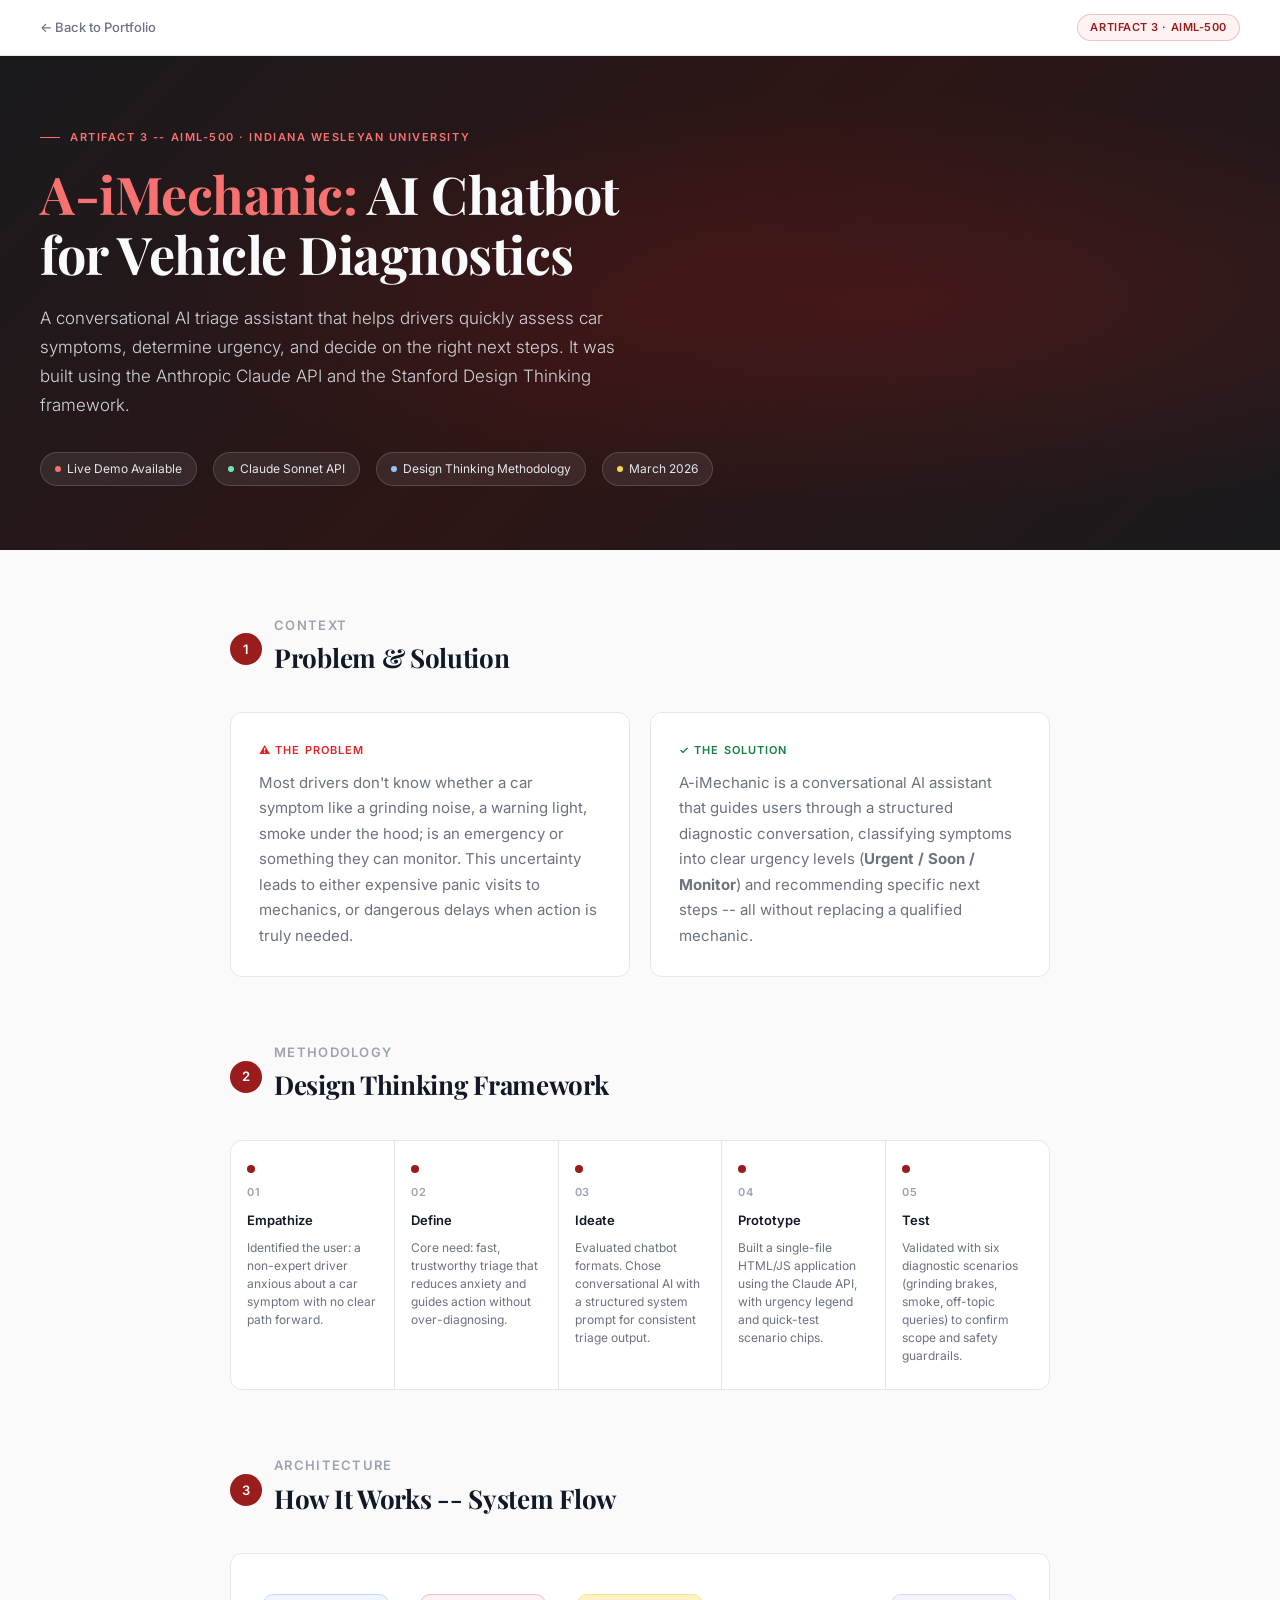
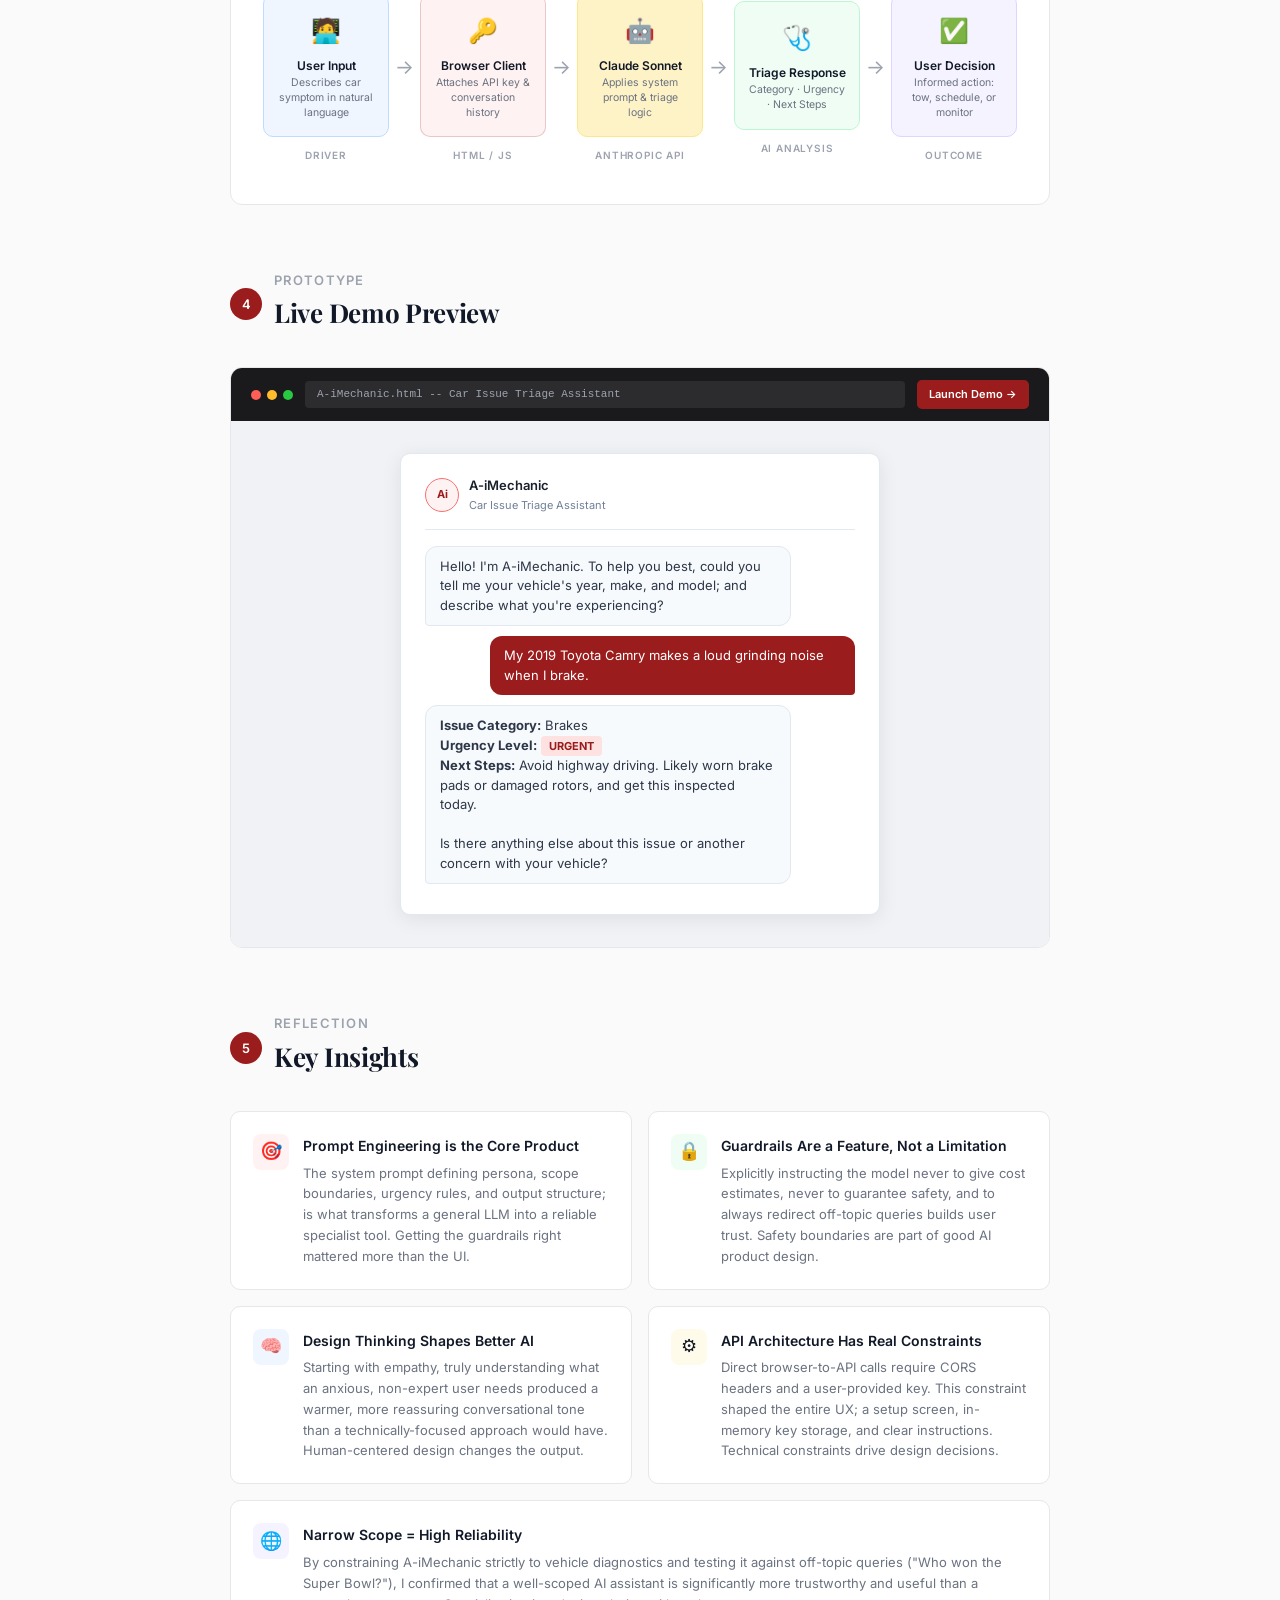
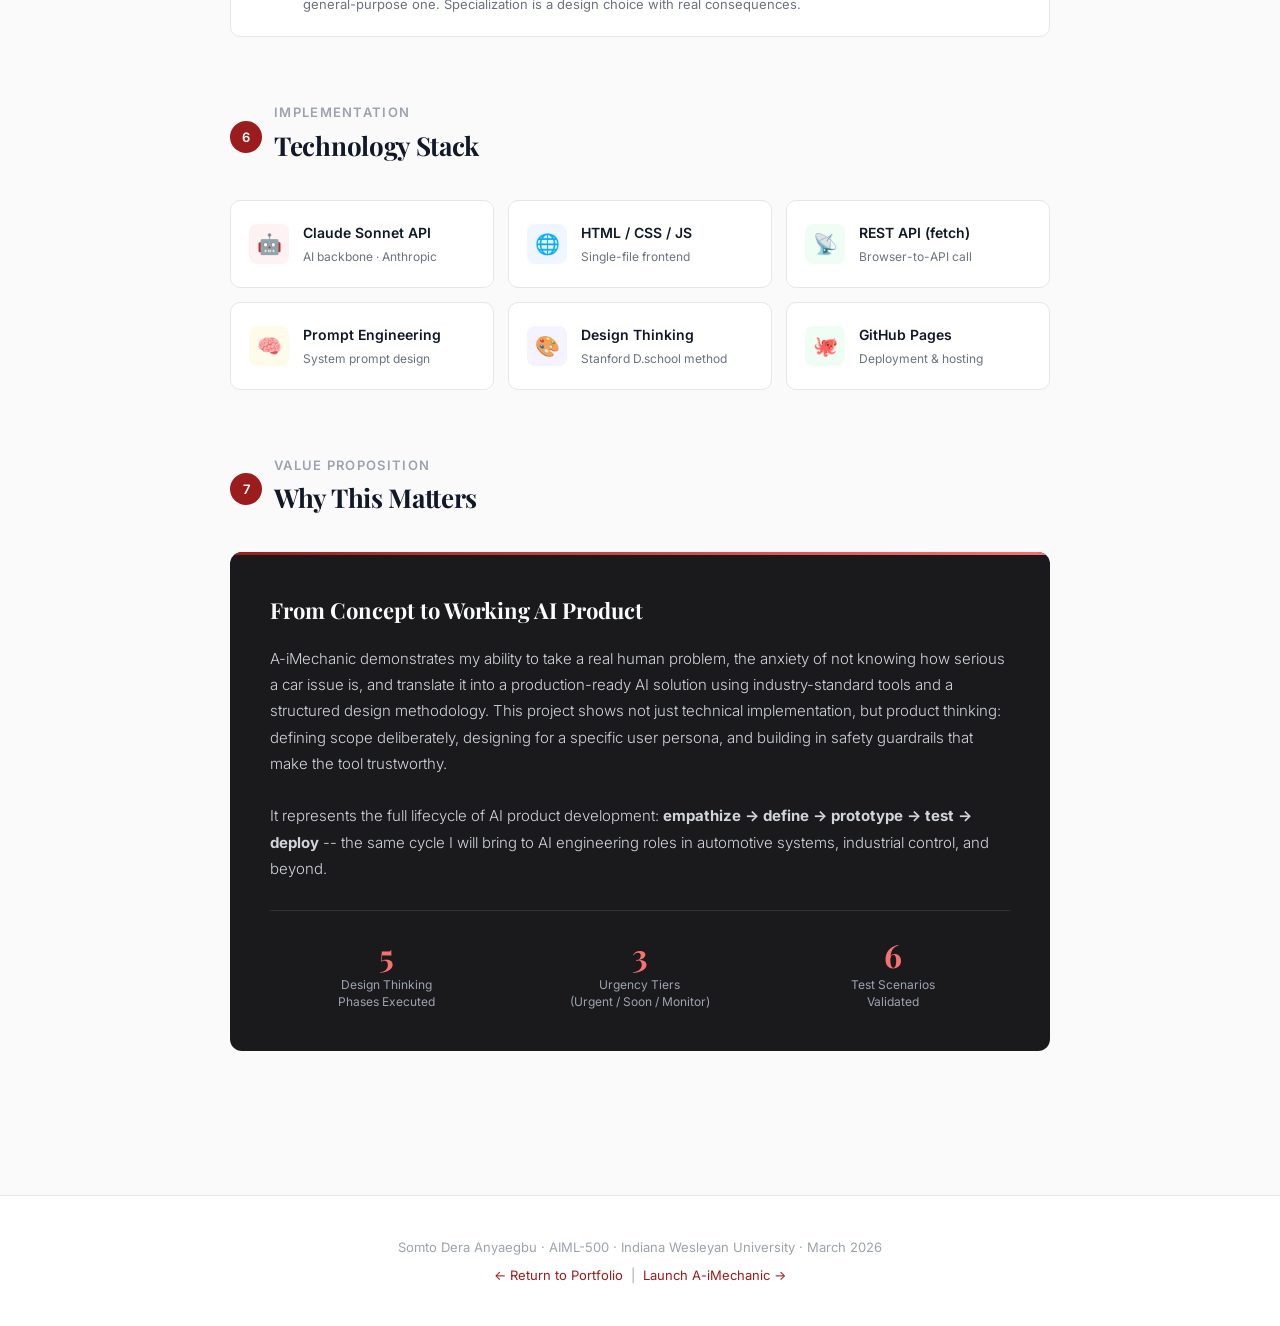
==== commit 56bcf5e4: "Add files via upload" ====
--- a/artifact1.html
+++ b/artifact1.html
@@ -3,7 +3,7 @@
 <head>
   <meta charset="UTF-8"/>
   <meta name="viewport" content="width=device-width, initial-scale=1.0"/>
-  <title>Artifact 1: A-iButler — AI Chatbot for Vehicle Diagnostics | Somto Dera Anyaegbu</title>
+  <title>Artifact 3: A-iMechanic -- AI Chatbot for Vehicle Diagnostics | Somto Dera Anyaegbu</title>
   <link rel="preconnect" href="https://fonts.googleapis.com"/>
   <link rel="preconnect" href="https://fonts.gstatic.com" crossorigin/>
   <link href="https://fonts.googleapis.com/css2?family=Inter:wght@300;400;500;600&family=Playfair+Display:wght@700&display=swap" rel="stylesheet"/>
@@ -608,14 +608,14 @@
   <a href="index.html" class="back-link">
     ← Back to Portfolio
   </a>
-  <span class="topbar-badge">Artifact 1 · AIML-500</span>
+  <span class="topbar-badge">Artifact 3 · AIML-500</span>
 </div>
 
 <!-- Hero -->
 <div class="hero">
   <div class="hero-content">
-    <div class="hero-eyebrow">Artifact 1 — AIML-500 AI Lab · Indiana Wesleyan University</div>
-    <h1><span>A-iButler:</span> AI Chatbot<br/>for Vehicle Diagnostics</h1>
+    <div class="hero-eyebrow">Artifact 3 -- AIML-500 · Indiana Wesleyan University</div>
+    <h1><span>A-iMechanic:</span> AI Chatbot<br/>for Vehicle Diagnostics</h1>
     <p class="hero-desc">
       A conversational AI triage assistant that helps drivers quickly assess car symptoms, determine urgency, and decide on the right next steps. It was built using the Anthropic Claude API and the Stanford Design Thinking framework.
     </p>
@@ -649,7 +649,7 @@
       <div class="card">
         <div class="card-label solution">✓ The Solution</div>
         <p class="card-text">
-          A-iButler is a conversational AI assistant that guides users through a structured diagnostic conversation, classifying symptoms into clear urgency levels (<strong>Urgent / Soon / Monitor</strong>) and recommending specific next steps — all without replacing a qualified mechanic.
+          A-iMechanic is a conversational AI assistant that guides users through a structured diagnostic conversation, classifying symptoms into clear urgency levels (<strong>Urgent / Soon / Monitor</strong>) and recommending specific next steps -- all without replacing a qualified mechanic.
         </p>
       </div>
     </div>
@@ -704,7 +704,7 @@
       <div class="section-num">3</div>
       <div>
         <div class="section-title">Architecture</div>
-        <div class="section-heading">How It Works — System Flow</div>
+        <div class="section-heading">How It Works -- System Flow</div>
       </div>
     </div>
     <div class="flow-container">
@@ -773,19 +773,19 @@
           <div class="demo-dot" style="background:#FFBD2E"></div>
           <div class="demo-dot" style="background:#28CA41"></div>
         </div>
-        <div class="demo-url">A-iButler.html — Car Issue Triage Assistant</div>
-        <a href="A-iButler.html" class="demo-launch-btn">Launch Demo →</a>
+        <div class="demo-url">A-iMechanic.html -- Car Issue Triage Assistant</div>
+        <a href="A-iMechanic.html" class="demo-launch-btn">Launch Demo →</a>
       </div>
       <div class="demo-body">
         <div class="demo-mockup">
           <div class="chat-header">
             <div class="chat-avatar">Ai</div>
             <div>
-              <div class="chat-title">A-iButler</div>
+              <div class="chat-title">A-iMechanic</div>
               <div class="chat-sub">Car Issue Triage Assistant</div>
             </div>
           </div>
-          <div class="chat-msg bot">Hello! I'm A-iButler. To help you best, could you tell me your vehicle's year, make, and model; and describe what you're experiencing?</div>
+          <div class="chat-msg bot">Hello! I'm A-iMechanic. To help you best, could you tell me your vehicle's year, make, and model; and describe what you're experiencing?</div>
           <div class="chat-msg user">My 2019 Toyota Camry makes a loud grinding noise when I brake.</div>
           <div class="chat-msg bot">
             <strong>Issue Category:</strong> Brakes<br/>
@@ -840,7 +840,7 @@
         <div class="insight-icon purple">🌐</div>
         <div>
           <div class="insight-title">Narrow Scope = High Reliability</div>
-          <div class="insight-text">By constraining A-iButler strictly to vehicle diagnostics and testing it against off-topic queries ("Who won the Super Bowl?"), I confirmed that a well-scoped AI assistant is significantly more trustworthy and useful than a general-purpose one. Specialization is a design choice with real consequences.</div>
+          <div class="insight-text">By constraining A-iMechanic strictly to vehicle diagnostics and testing it against off-topic queries ("Who won the Super Bowl?"), I confirmed that a well-scoped AI assistant is significantly more trustworthy and useful than a general-purpose one. Specialization is a design choice with real consequences.</div>
         </div>
       </div>
     </div>
@@ -906,16 +906,16 @@
     <div class="section-header">
       <div class="section-num">7</div>
       <div>
-        <div class="section-title">Impact</div>
-        <div class="section-heading">What This Demonstrates</div>
+        <div class="section-title">Value Proposition</div>
+        <div class="section-heading">Why This Matters</div>
       </div>
     </div>
     <div class="outcome-box">
       <div class="outcome-heading">From Concept to Working AI Product</div>
       <p class="outcome-text">
-        A-iButler demonstrates my ability to take a real human problem, the anxiety of not knowing how serious a car issue is, and translate it into a production-ready AI solution using industry-standard tools and a structured design methodology. This project shows not just technical implementation, but product thinking: defining scope deliberately, designing for a specific user persona, and building in safety guardrails that make the tool trustworthy.
+        A-iMechanic demonstrates my ability to take a real human problem, the anxiety of not knowing how serious a car issue is, and translate it into a production-ready AI solution using industry-standard tools and a structured design methodology. This project shows not just technical implementation, but product thinking: defining scope deliberately, designing for a specific user persona, and building in safety guardrails that make the tool trustworthy.
         <br/><br/>
-        It represents the full lifecycle of AI product development: <strong>empathize → define → prototype → test → deploy</strong> — the same cycle I will bring to AI engineering roles in automotive systems, industrial control, and beyond.
+        It represents the full lifecycle of AI product development: <strong>empathize → define → prototype → test → deploy</strong> -- the same cycle I will bring to AI engineering roles in automotive systems, industrial control, and beyond.
       </p>
       <div class="outcome-metrics">
         <div class="metric">
@@ -937,8 +937,8 @@
 </main>
 
 <div class="page-footer">
-  <p>Somto Dera Anyaegbu · AIML-500 AI Lab · Indiana Wesleyan University · March 2026</p>
-  <p style="margin-top:6px"><a href="index.html">← Return to Portfolio</a> &nbsp;|&nbsp; <a href="A-iButler.html">Launch A-iButler →</a></p>
+  <p>Somto Dera Anyaegbu · AIML-500 · Indiana Wesleyan University · March 2026</p>
+  <p style="margin-top:6px"><a href="index.html">← Return to Portfolio</a> &nbsp;|&nbsp; <a href="A-iMechanic.html">Launch A-iMechanic →</a></p>
 </div>
 
 </body>
